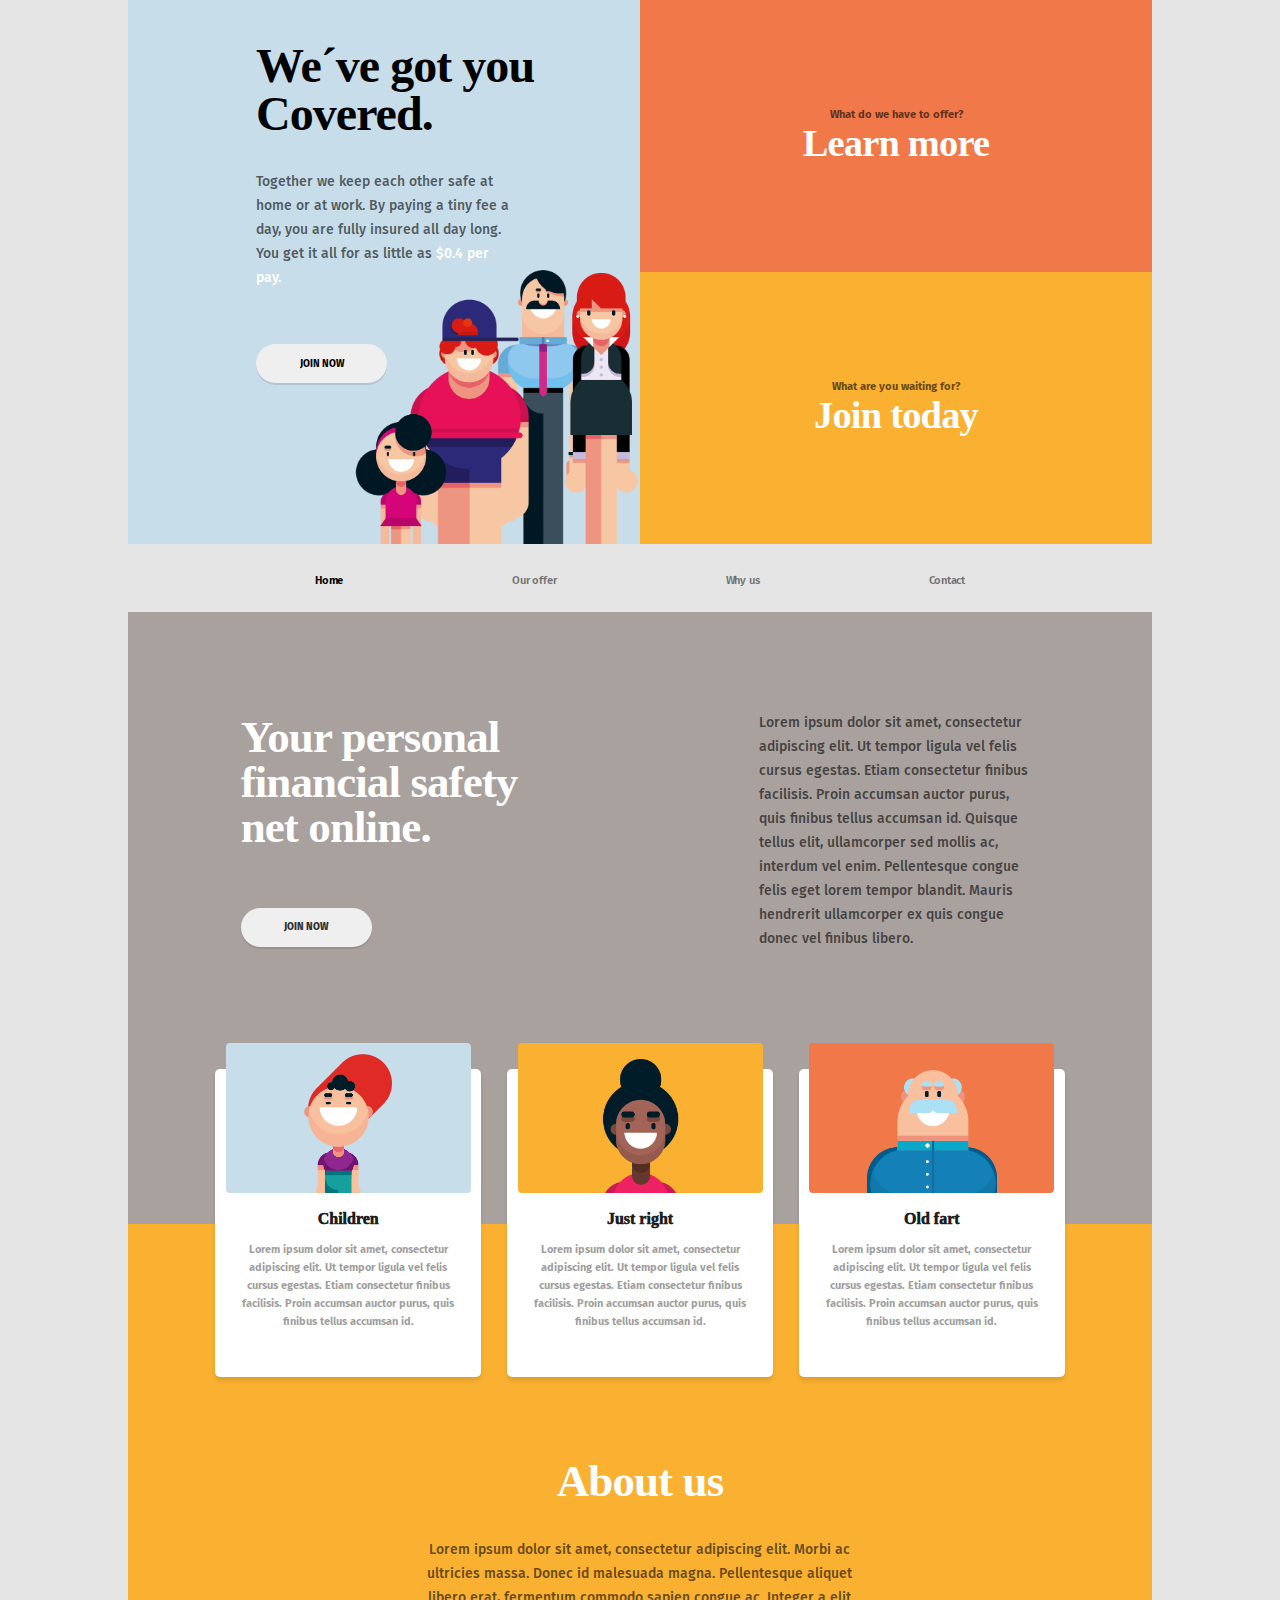
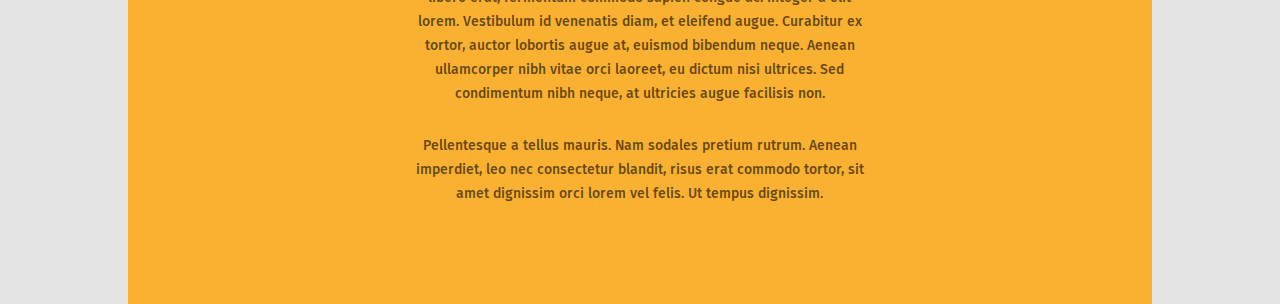
==== index.html @ 9f9b63ac "merga markus och jessicas" ====
<!DOCTYPE html>
<html lang="en">

<head>
    <meta charset="UTF-8">
    <meta name="viewport" content="width=device-width, initial-scale=1.0">
    <title>Document</title>
    <link rel="stylesheet" href="style.css">
</head>

<body>
    <header>
        <section class="grid">
            <div class="item1 blue">
                <div class="text_container1">
                    <h1>We´ve got you Covered.</h1>
                    <p>Together we keep each other safe at home or at work.
                        By paying a tiny fee a day, you are fully insured
                        all day long. You get it all for as little as <span class="item1_text_highlight">$0.4 per
                            pay.</span></p>
                    <button class="join_now">JOIN NOW</button>
                </div>
            </div>

            <div class="item2 red">
                <div class="text_container2">
                    <h2>Learn more</h2>
                    <p>What do we have to offer?</p>
                </div>
            </div>

            <div class="item3 yellow">
                <div class="text_container3">
                    <h2>Join today</h2>
                    <p>What are you waiting for?</p>
                </div>
            </div>

        </section>

        <nav>
            <ul>

                <li><a href="index.html">Home</a></li>

                <li><a href="google.com">Our offer</a></li>

                <li><a href="google.com">Why us</a></li>

                <li><a href="google.com">Contact</a></li>

            </ul>
        </nav>
    </header>

    <main>
        <section class="box4 grey">
            <section class="box4_content">
                <section class="box4_content1">
                    <h2 class="whiteh2">
                        Your personal financial safety net online.
                    </h2>
                    <button class="btn">
                        <p class="btn_text">
                            JOIN NOW
                        </p>
                    </button>
                </section>
                <section class="box4_content2">
                    <p class="grey_p">
                        Lorem ipsum dolor sit amet, consectetur adipiscing elit.
                        Ut tempor ligula vel felis cursus egestas.
                        Etiam consectetur finibus facilisis.
                        Proin accumsan auctor purus, quis finibus tellus accumsan id.
                        Quisque tellus elit, ullamcorper sed mollis ac, interdum vel enim.
                        Pellentesque congue felis eget lorem tempor blandit.
                        Mauris hendrerit ullamcorper ex quis congue donec vel finibus libero.
                    </p>
                </section>
            </section>
            <section class="smallboxes">

                <section class="smallbox white">

                    <section class="blue smallbox_pic1">

                    </section>

                    <h3>
                        Children
                    </h3>
                    <p class="lightgrey_p">
                        Lorem ipsum dolor sit amet, consectetur adipiscing elit.
                        Ut tempor ligula vel felis cursus egestas.
                        Etiam consectetur finibus facilisis.
                        Proin accumsan auctor purus, quis finibus tellus accumsan id.
                    </p>

                </section>
                <section class="smallbox white">

                    <section class="yellow smallbox_pic2">

                    </section>

                    <h3>
                        Just right
                    </h3>
                    <p class="lightgrey_p">
                        Lorem ipsum dolor sit amet, consectetur adipiscing elit.
                        Ut tempor ligula vel felis cursus egestas.
                        Etiam consectetur finibus facilisis.
                        Proin accumsan auctor purus, quis finibus tellus accumsan id.
                    </p>
                </section>
                <section class="smallbox white">

                    <section class="red smallbox_pic3">

                    </section>

                    <h3>
                        Old fart
                    </h3>
                    <p class="lightgrey_p">
                        Lorem ipsum dolor sit amet, consectetur adipiscing elit.
                        Ut tempor ligula vel felis cursus egestas.
                        Etiam consectetur finibus facilisis.
                        Proin accumsan auctor purus, quis finibus tellus accumsan id.
                    </p>
                </section>

            </section>

        </section>
        <section class="box5 yellow">
            <h2 class="whiteh2">
                About us
            </h2>
            <p class="grey_p">
                Lorem ipsum dolor sit amet, consectetur adipiscing elit.
                Morbi ac ultricies massa.
                Donec id malesuada magna.
                Pellentesque aliquet libero erat, fermentum commodo sapien congue ac.
                Integer a elit lorem.
                Vestibulum id venenatis diam, et eleifend augue.
                Curabitur ex tortor, auctor lobortis augue at, euismod bibendum neque.
                Aenean ullamcorper nibh vitae orci laoreet, eu dictum nisi ultrices.
                Sed condimentum nibh neque, at ultricies augue facilisis non.
            </p>
            <p class="grey_p">
                Pellentesque a tellus mauris.
                Nam sodales pretium rutrum.
                Aenean imperdiet, leo nec consectetur blandit, risus erat commodo tortor, sit amet dignissim orci
                lorem vel felis.
                Ut tempus dignissim.
            </p>
        </section>
    </main>

</body>

</html>
---- style.css ----
@import url(https://fonts.googleapis.com/css?family=Fira+Sans:400,300,300italic,400italic,500,500italic,700,700italic);

body {
    background-color: #e5e5e5;
    margin: 0px;
}

.blue {
    background-color: #C7DDEA;
}

.red {
    background-color: #F17949;
}

.yellow {
    background-color: #FAB131;
}

.grey {
background-color: #A9A19E;
}

.white {
    background-color: #fff;
}

.grid {
    display: grid;
    grid-template-columns: 100%;
    grid-template-rows: 724px 315px 315px;
}

.item1,
.item2,
.item3 {
    display: flex;
    justify-content: center;
    align-items: center;
}

.item1 {
    background-image: url(family.png);
    background-repeat: no-repeat;
    background-position: bottom center;
    align-items: flex-start;
    background-size: 342px;
}

.text_container1 {
    max-width: 40ch;
    line-height: 24px;
    font-weight: 500;
    margin-top: 30px;
}

.item1 p {
    font-size: 14px;
}

.item1 h1 {
    line-height: 100%;
    font-size: 3rem;
    min-width: 12ch;
    font-style: normal;
}

.join_now {
    width: 131px;
    height: 39px;
    border-radius: 100px;
    box-shadow: 0px 2px 0px rgba(0, 0, 0, 0.1);
    border: none;
    color: black;
    font-size: 10px;
    font-weight: bold;
    margin-top: 40px;
}

h1,
h2 {
    font-family: Frank Ruhl Libre, serif;
    font-weight: 900;
    letter-spacing: -0.02em;
}

.grid p {
    color: rgba(0, 0, 0, 0.6);
    font-family: Fira Sans, sans-serif;
}


.text_container2,
.text_container3 {
    display: flex;
    flex-direction: column-reverse;
    align-items: center;
    justify-content: center;
    font-weight: bold;
    min-width: max-content;
}

.text_container2 h2,
.text_container3 h2 {
    margin: 0px;
    font-size: 2.4rem;
} 

.text_container2 h2,
.text_container3 h2,
.item1_text_highlight {
    color: white;
}

.text_container2 p,
.text_container3 p {
    font-size: 0.7rem;
    margin: 0px;
}

a:link,
nav,
.join_now {
    font-family: Fira Sans, Sans-serif;
    font-style: normal;
}

nav {
    display: none;
    font-weight: 600;
}

ul {
    display: flex;
    flex-direction: row;
    height: 68px;
    justify-content: space-around;
    align-items: center;
    list-style: none;
    margin-block-start: 0;
    margin-block-end: 0;
    padding-left: 0;
}

a:link {
    color: rgba(0, 0, 0, 0.5);
    text-decoration: none;
    font-weight: 600;
    font-size: 0.7rem;
    line-height: 100%;
    letter-spacing: -0.02em;
}

li:first-child a{
    color: #000; 
}


.box4 {
    height: 1580px;
}

.box4_content {
    max-width: 90%;
    height: 237px;
    display: flex;
    flex-direction: column;
    align-items: center;
    margin-left: auto;
    margin-right: auto;
    position: relative;
    top: 30px;
}

.box4_content1, .box4_content2{
    max-width: 45ch;
}

.box4 h2 {
    margin-bottom: 10px;
}

.whiteh2 {
    font-size: 45px;
    line-height: 100%;
    color: #fff;
    margin-top: 0px;
}

.btn {
    display: none;
}

.grey_p {
    font-family: Fira Sans, sans-serif;
    font-weight: 500;
    font-size: 14px;
    line-height: 24px;
    color: rgba(0, 0, 0, 0.6);
}

.smallboxes {
    display: grid;
    gap: 60px;
    max-width: 256px;
    grid-template-columns: 1fr;
    grid-template-rows: 308px 308px 308px;
    margin-left: auto;
    margin-right: auto;
    position: relative;
    top: 240px;
}

.smallbox {
    box-shadow: 0px 4px 4px rgba(0, 0, 0, 0.1);
    border-radius: 5px;
}

.smallbox h3 {
    text-align: center;
    position: relative;
    top: -26px;
    font-family: Frank Ruhl Libre;
    font-style: normal;
    font-weight: 1000;
    font-size: 16px;
    line-height: 20px;
    color: rgba(0, 0, 0, 0.9);
}

.lightgrey_p {
    position: relative;
    top: -30px;
    font-family: Fira Sans;
    font-style: normal;
    font-weight: bold;
    font-size: 11px;
    line-height: 18px;
    color: rgba(0, 0, 0, 0.4);
    max-width: 84%; /*214*/
    margin-left: auto;
    margin-right: auto;
    text-align: center;
}


.smallbox_pic1, .smallbox_pic2, .smallbox_pic3 {
    max-width: 92%; /*236 av 256*/
    height: 150px;
    border-radius: 4px;
    margin-left: auto;
    margin-right: auto;
    position: relative;
    top: -26px;
}

.smallbox_pic1 {
    background-image: url("child_cut.png");
    background-repeat: no-repeat;
    background-position: center bottom;
    background-size: 88px;
}

.smallbox_pic2 {
    background-image: url("adult_cut.png");
    background-repeat: no-repeat;
    background-position: center bottom;
    background-size: 77px;
}

.smallbox_pic3 {
    background-image: url("old_cut.png");
    background-repeat: no-repeat;
    background-position: center bottom;
    background-size: 130px;
}

.box5 {
    height: 680px;
    display: flex; 
    flex-direction: column;
    justify-content: center;
    align-items: center;
}


.box5 h2 {
    text-align: center;
    margin-bottom: 20px;
}

.box5 p {
    max-width: 75%;
    text-align: center;
}

@media screen and (min-width: 700px) {
    .grid {
        /*display: grid;*/
        grid-template-columns: minmax(500px, 1fr) minmax(200px, 1fr);
        grid-template-rows: 272px 272px;
        grid-template-areas: "a b""a c";
    }

    .item1 {
        background-position: bottom right;
        background-size: 286px;
        grid-area: a;
    }

    .item1 h1 {
        min-width: 13ch;

    }

    .item2 {
        grid-area: b;
    }

    .item3 {
        grid-area: c;
    }

    .text_container1 {
        margin-top: 10px;
        max-width: 32ch;
    }

    nav {
        display: block;
    }

    .box4 {
        height: 612px;
    }
    .box4_content {
        max-width: 78%;
        flex-direction: row;
        justify-content: space-between;
        margin-left: auto;
        margin-right: auto;
        top: 100px;
    }

    .box4_content1 {
        max-width: 41%;
        min-width: 40ch;
    }
    
    .box4_content2 {
        max-width: 34%;
        min-width: 35ch;
    }

    .btn {
        width: 131px;
        height: 39px;
        box-shadow: 0px 2px 0px rgba(0, 0, 0, 0.1);
        border-radius: 100px;
        border-width: 0px;
        display: flex;
        align-items: center;
        justify-content: center;
        margin-top: 58px;
    }
    
    .btn_text {
        font-family: Fira Sans, sans-serif;
        font-weight: 800;
        font-style: normal;
        font-size: 10px;
        line-height: 12px;
        color: rgba(0, 0, 0, 0.8);
    }

    .smallboxes {
        max-width: 83%;
        grid-template-columns: 1fr 1fr 1fr;
        grid-template-rows: 308px;
        gap: 3%;
        top: 220px;
    }

    .box5 h2 {
        margin-top: 150px;
    }

    .box5 p {
        max-width: 44%; 
    }
}


@media screen and (min-width: 1000px) {
    
    header, main, nav, footer {
        max-width: 80%;
        margin-left: auto;
        margin-right: auto;
    }
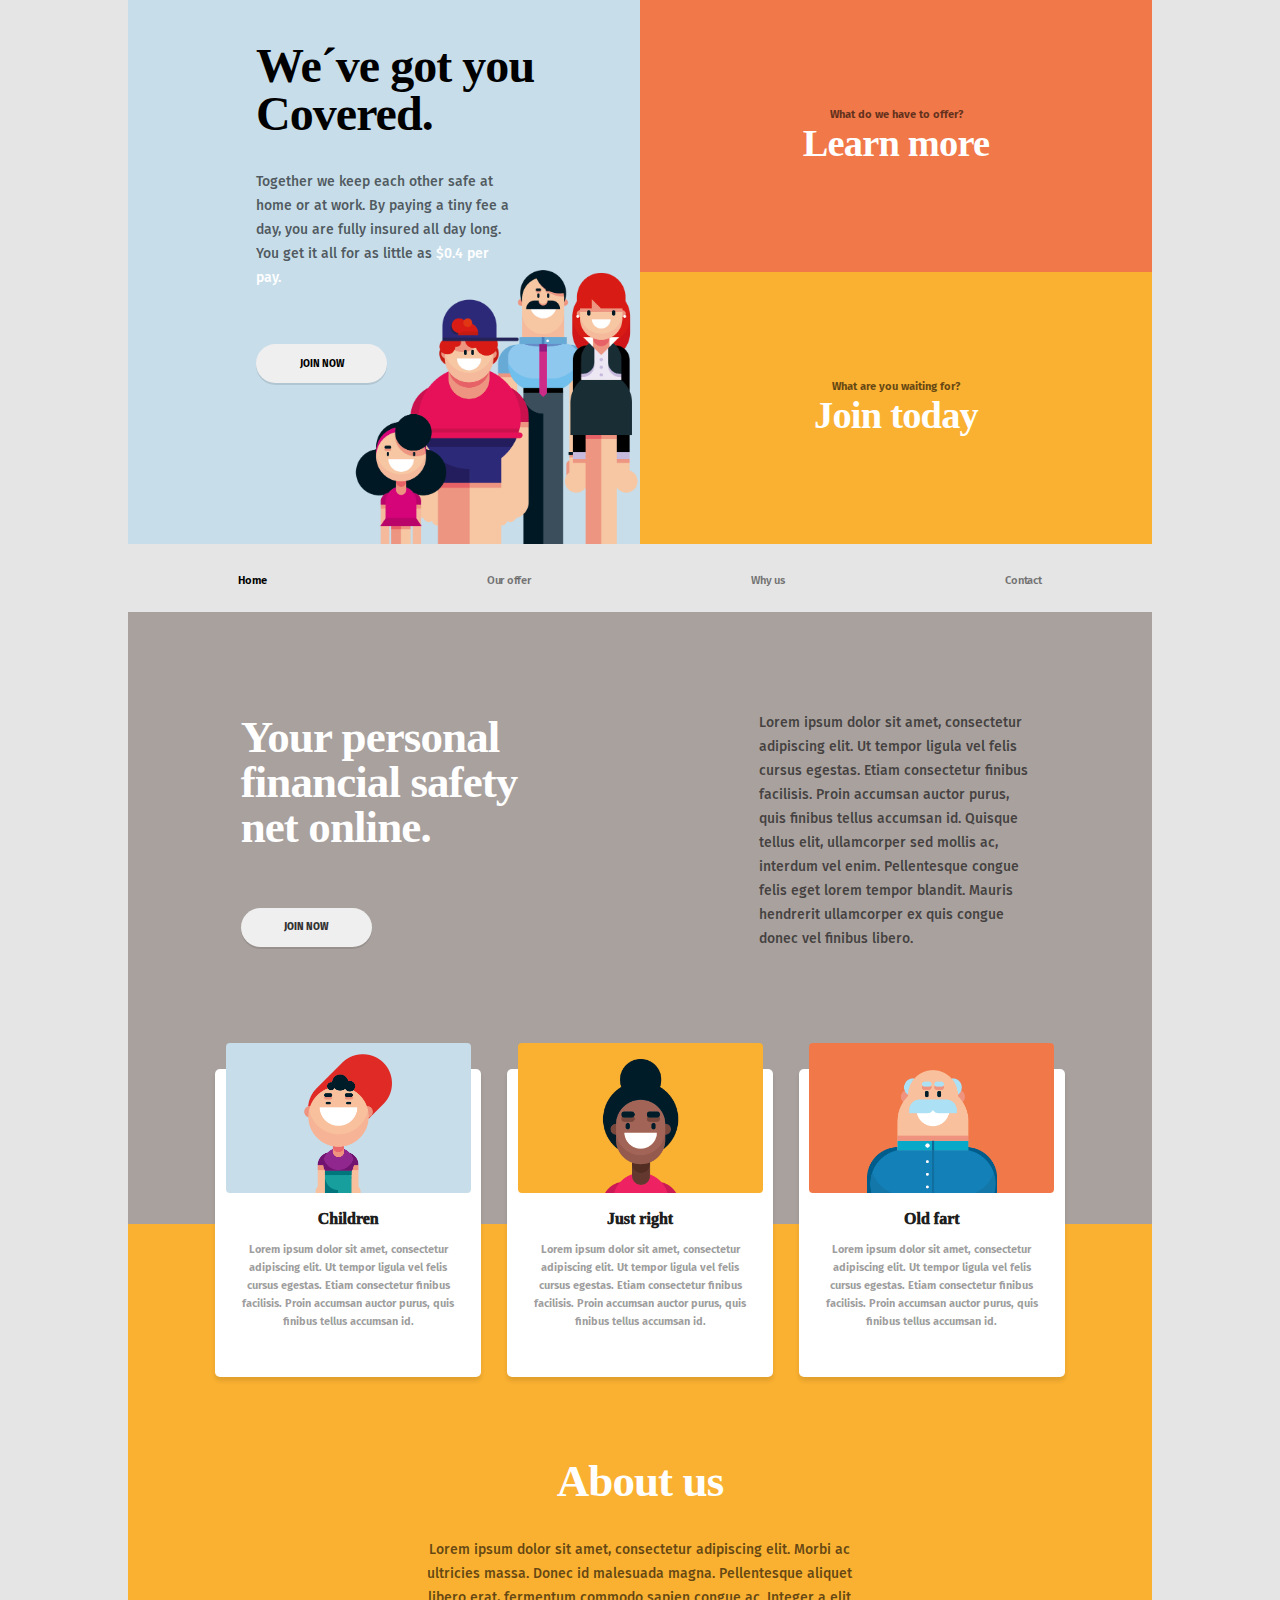
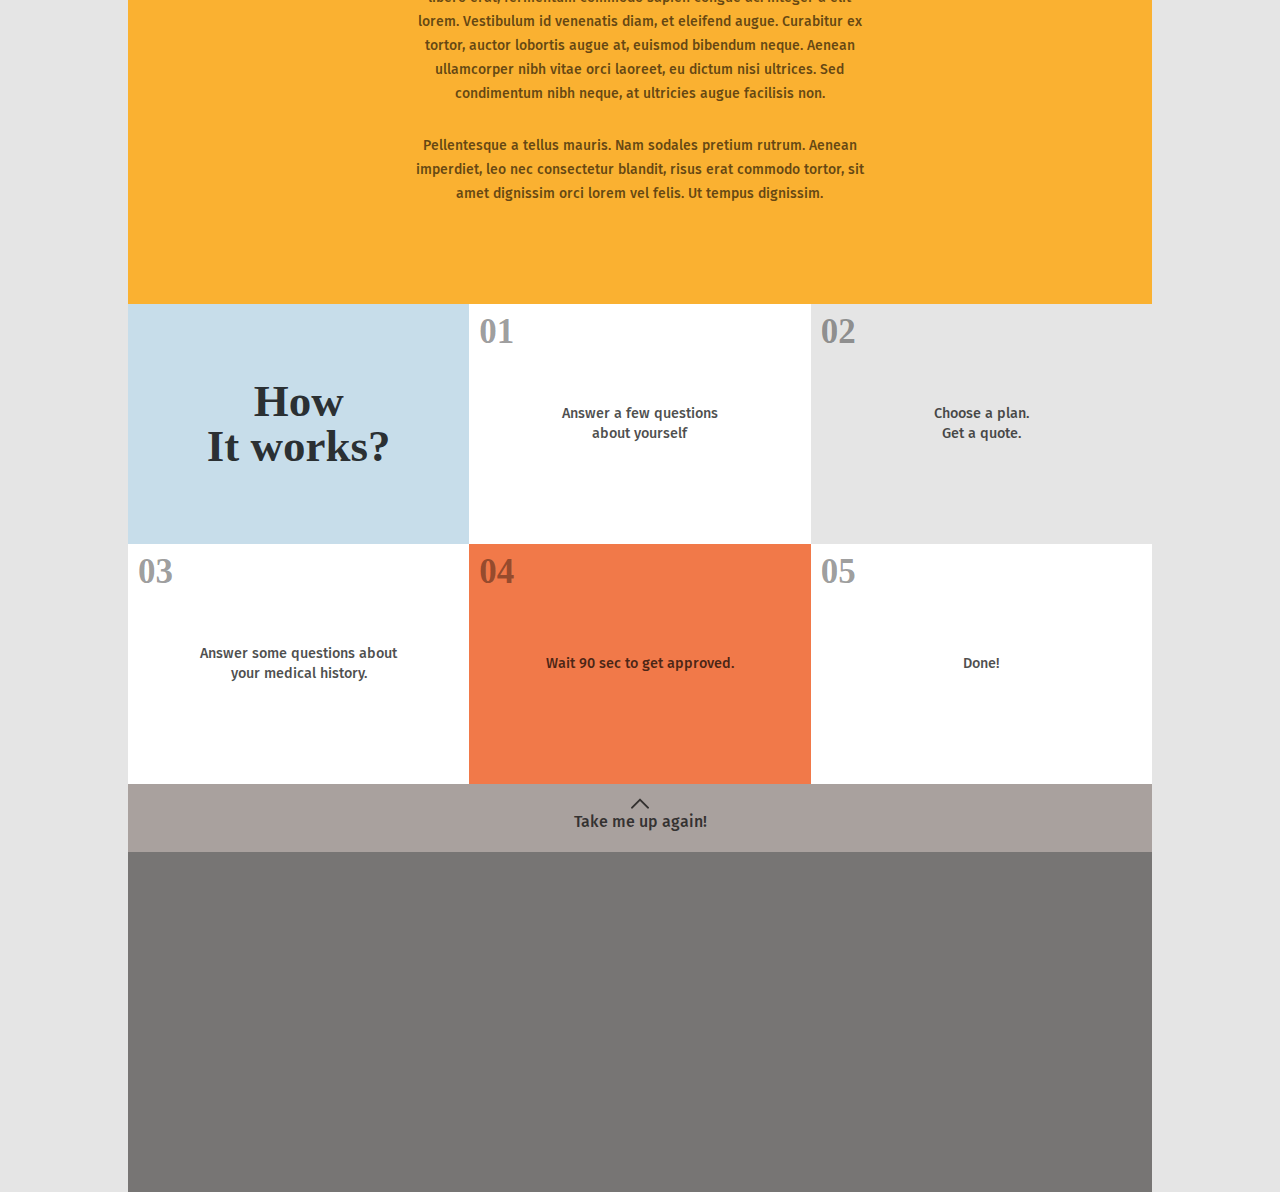
==== commit a6d432c4: "ihopsatt" ====
--- a/index.html
+++ b/index.html
@@ -10,7 +10,7 @@
 
 <body>
     <header>
-        <section class="grid">
+        <section class="header_grid">
             <div class="item1 blue">
                 <div class="text_container1">
                     <h1>We´ve got you Covered.</h1>
@@ -156,8 +156,83 @@
                 Ut tempus dignissim.
             </p>
         </section>
+        <div class="main_grid">
+            <article class="grid_item1 blue">
+                <h3>
+                    How<br>It works?
+                </h3>
+            </article>
+            <article class="item11 white">
+                <section class="number">
+                    <p>
+                        01
+                    </p>
+                </section>
+                <p class="main_grid_p">
+                    Answer a few questions<br>about yourself
+                </p>
+            </article>
+            <article class="item12 lightgrey">
+                <section class="number">
+                    <p>
+                        02
+                    </p>
+                </section>
+                <p class="main_grid_p">
+                    Choose a plan.<br>Get a quote.
+                </p>
+            </article>
+            <article class="item13 white">
+                <section class="number">
+                    <p>
+                        03
+                    </p>
+                </section>
+                <p class="main_grid_p">
+                    Answer some questions about<br>your medical history.
+                </p>
+            </article>
+            <article class="item14 red">
+                <section class="number">
+                    <p>
+                        04
+                    </p>
+                </section>
+                <p class="main_grid_p">
+                    Wait 90 sec to get approved.
+                </p>
+            </article>
+            <article class="item15 white">
+                <section class="number">
+                    <p>
+                        05
+                    </p>
+                </section>
+                <p class="main_grid_p">
+                    Done!
+                </p>
+            </article>
+
+        </div>
     </main>
 
+    <footer>
+        <div>
+            <div class="lightgreyfooter grey">
+                <a href="index.html">
+                    <img src="Vector (2).png" alt="arrow up">
+                </a>
+                <p>
+                    Take me up again!
+                </p>
+
+            </div>
+            <div class="greyfooter">
+
+            </div>
+        </div>
+    </footer>
+
 </body>
 
 </html>--- a/style.css
+++ b/style.css
@@ -25,7 +25,7 @@
     background-color: #fff;
 }
 
-.grid {
+.header_grid {
     display: grid;
     grid-template-columns: 100%;
     grid-template-rows: 724px 315px 315px;
@@ -84,11 +84,10 @@
     letter-spacing: -0.02em;
 }
 
-.grid p {
+.header_grid p {
     color: rgba(0, 0, 0, 0.6);
     font-family: Fira Sans, sans-serif;
 }
-
 
 .text_container2,
 .text_container3 {
@@ -237,15 +236,14 @@
     font-size: 11px;
     line-height: 18px;
     color: rgba(0, 0, 0, 0.4);
-    max-width: 84%; /*214*/
+    max-width: 84%;
     margin-left: auto;
     margin-right: auto;
     text-align: center;
 }
 
-
 .smallbox_pic1, .smallbox_pic2, .smallbox_pic3 {
-    max-width: 92%; /*236 av 256*/
+    max-width: 92%;
     height: 150px;
     border-radius: 4px;
     margin-left: auto;
@@ -294,9 +292,84 @@
     text-align: center;
 }
 
+.main_grid {
+    display: grid;
+    grid-template-columns: 1fr;
+    grid-template-rows: 170px 170px 170px 170px 170px 170px;
+}
+
+.number {
+    font-family: Frank Ruhl Libre;
+    font-style: normal;
+    font-weight: 900;
+    font-size: 35px;
+    line-height: 100%;
+    color: rgba(0, 0, 0, 0.4);
+}
+
+.number p {
+margin: 10px;
+}
+
+h3 {    
+font-family: Frank Ruhl Libre;
+font-size: 45px;
+font-weight: 900;
+font-style: normal;
+line-height: 100%;
+color: rgba(0, 0, 0, 0.8);
+}
+
+.grid_item1 {
+    display: flex;
+    justify-content: center;
+    align-items: center;
+    text-align: center;
+}
+
+.item11,
+.item12,
+.item13,
+.item14,
+.item15 {
+    display: grid;
+    grid-template-columns: 1fr;
+    grid-template-rows: 1fr 1fr 1fr;
+
+}
+.main_grid_p {
+    display: flex;
+    align-items: center;
+    justify-content: center;
+    text-align: center;
+    font-family: Fira Sans;
+    font-style: normal;
+    font-weight: 500;
+    color: rgba(0, 0, 0, 0.7);
+    font-size: 0.9rem;
+    line-height: 20px;
+}
+
+
+.lightgreyfooter {
+    display: none;
+}
+
+.greyfooter {
+    background-color: #777574;
+    height: 218px;
+ }
+
+ /*a, a:visited {
+    text-decoration: none;
+    color: black;
+    
+ }*/
+
+
+
 @media screen and (min-width: 700px) {
-    .grid {
-        /*display: grid;*/
+    .header_grid {
         grid-template-columns: minmax(500px, 1fr) minmax(200px, 1fr);
         grid-template-rows: 272px 272px;
         grid-template-areas: "a b""a c";
@@ -337,8 +410,6 @@
         max-width: 78%;
         flex-direction: row;
         justify-content: space-between;
-        margin-left: auto;
-        margin-right: auto;
         top: 100px;
     }
 
@@ -388,12 +459,45 @@
     .box5 p {
         max-width: 44%; 
     }
+
+    .main_grid {
+        display: grid;
+        grid-template-columns: 1fr 1fr 1fr;
+        grid-template-rows: 240px 240px;
+    }
+
+    .lightgreyfooter {
+        display: flex;
+        flex-direction: column;
+        justify-content: center;
+        align-items: center;
+        height: 68px;
+    }
+
+    .lightgreyfooter img {
+        margin-top: 10px;
+    }
+
+    .lightgreyfooter p {
+        margin-top: 0;
+        font-family: Fira Sans;
+        font-style: normal;
+        font-weight: 500;
+        font-size: 1rem;
+        line-height: 20px;
+        color: rgba(0, 0, 0, 0.7);
+    }
+
+    .greyfooter {
+        height: 340px;
+     }
+    
 }
 
 
 @media screen and (min-width: 1000px) {
     
-    header, main, nav, footer {
+    header, main, footer {
         max-width: 80%;
         margin-left: auto;
         margin-right: auto;
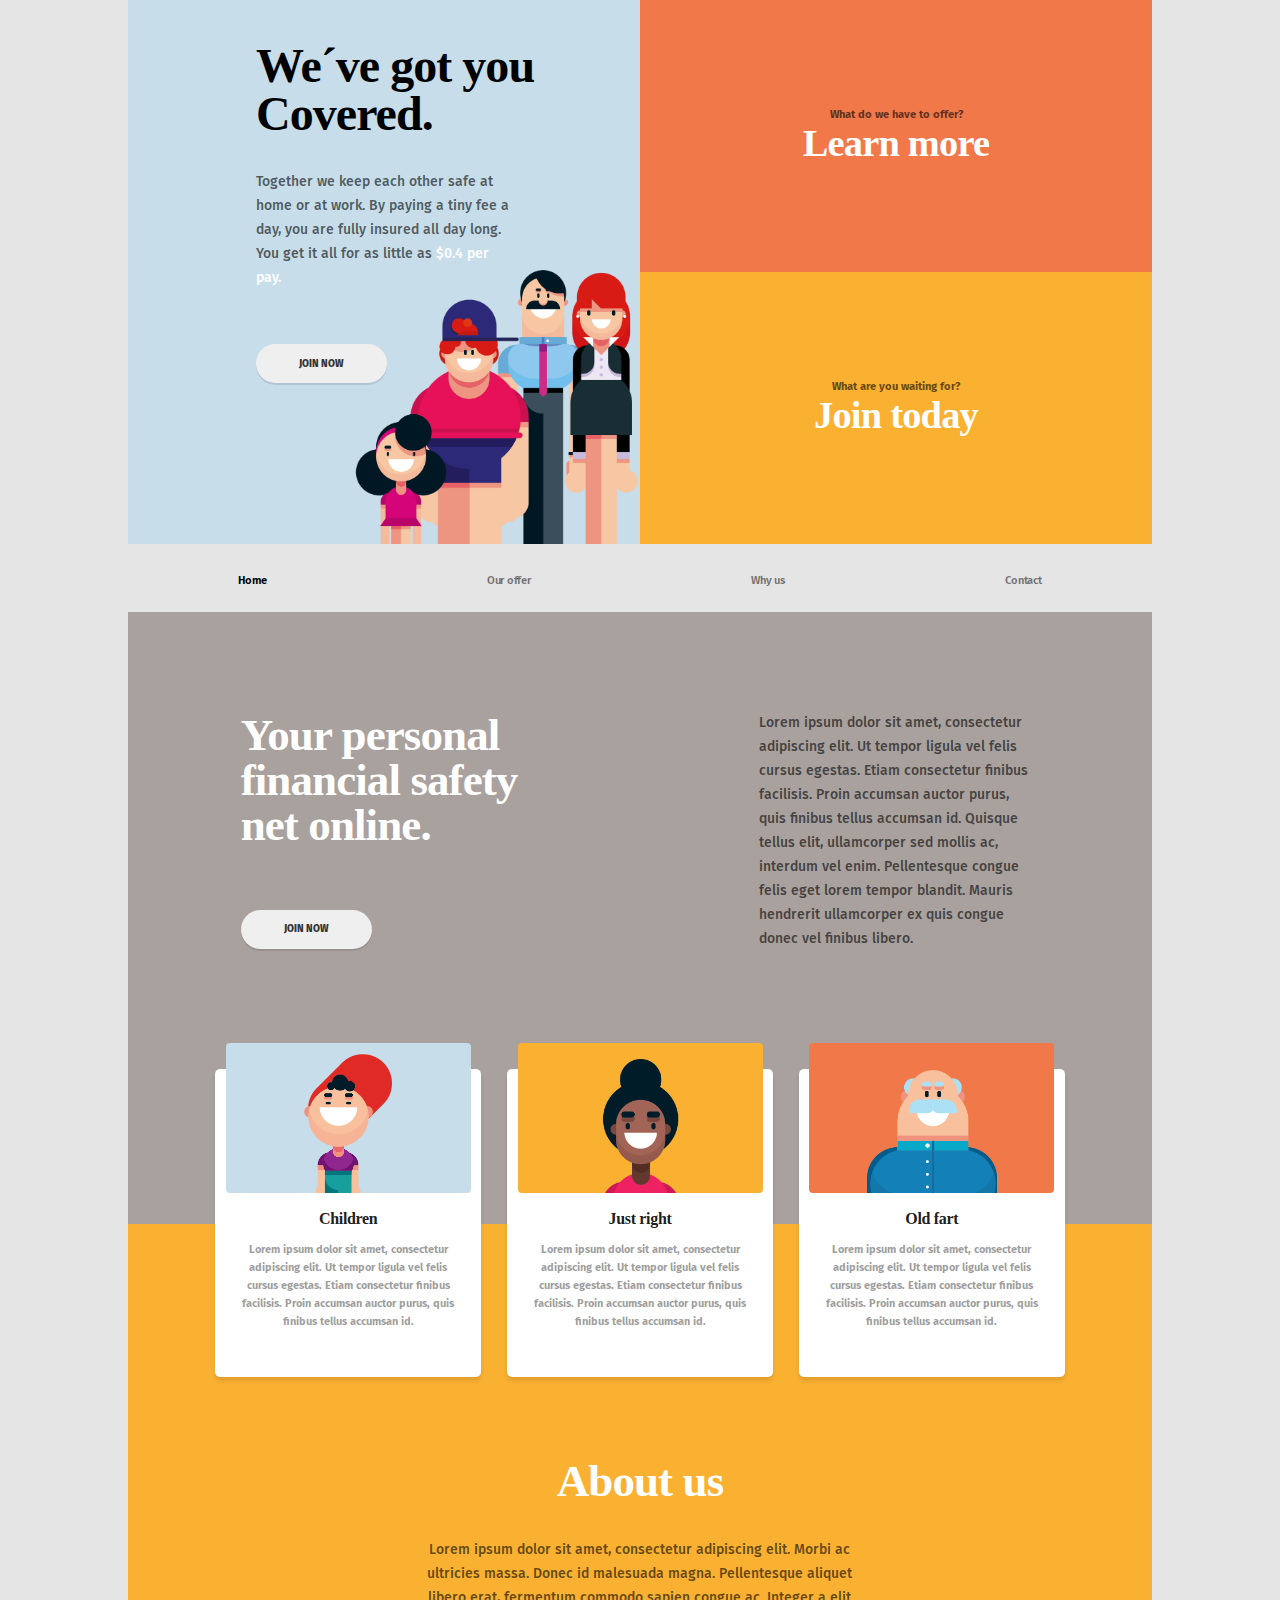
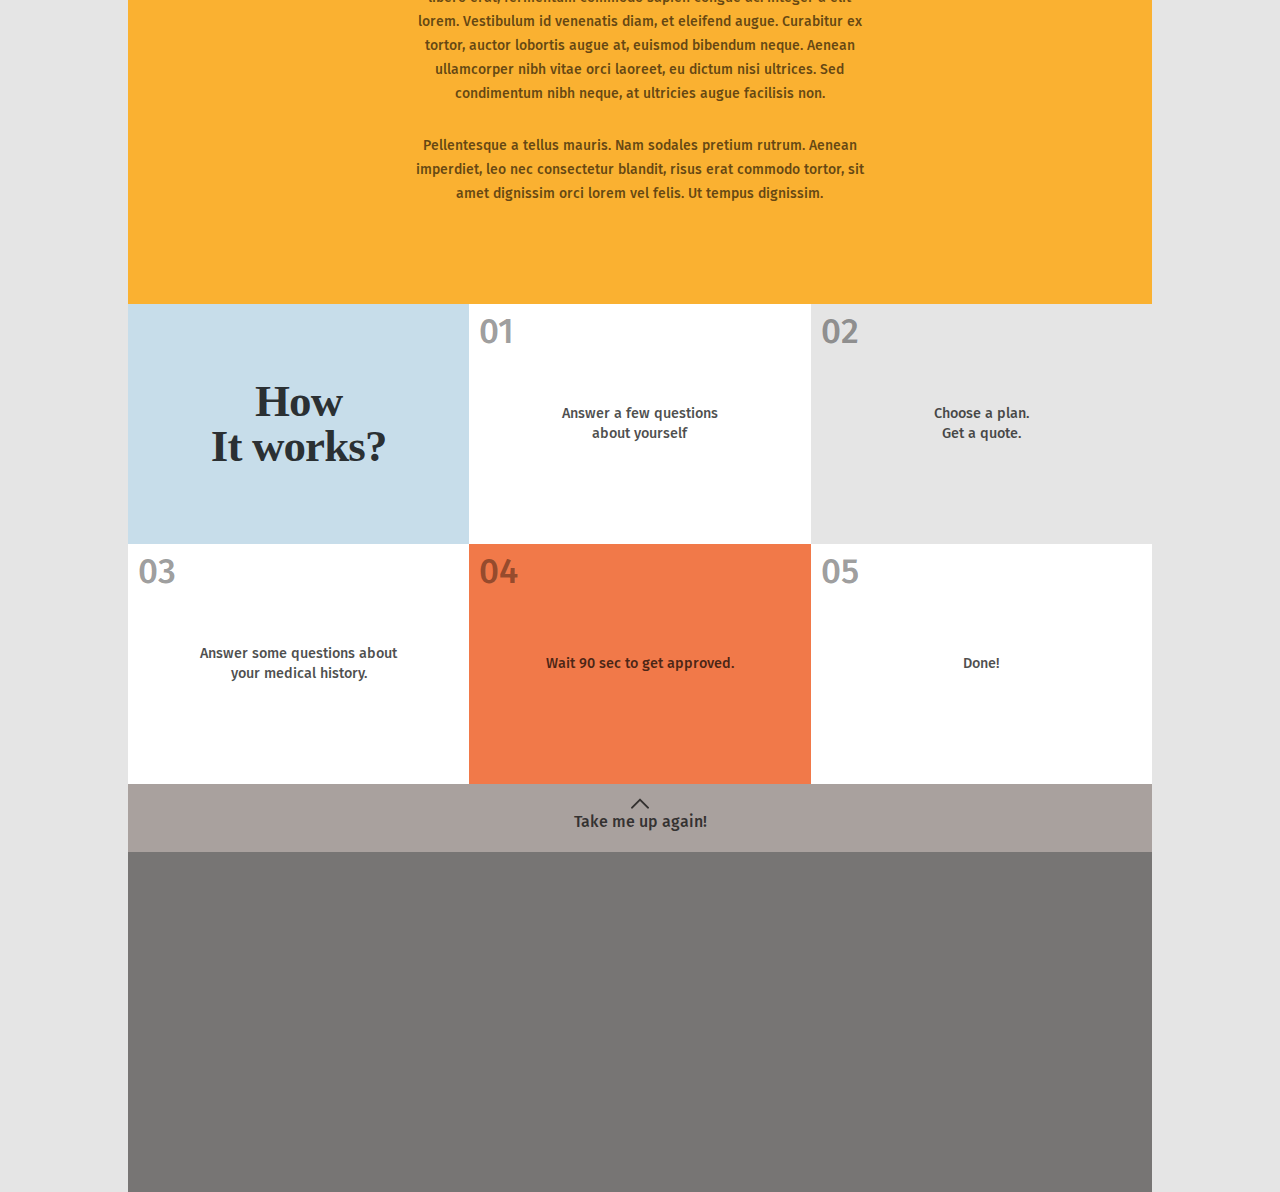
==== commit e780b5e6: "klumpat ihop CSS" ====
--- a/index.html
+++ b/index.html
@@ -43,11 +43,11 @@
 
                 <li><a href="index.html">Home</a></li>
 
-                <li><a href="google.com">Our offer</a></li>
-
-                <li><a href="google.com">Why us</a></li>
-
-                <li><a href="google.com">Contact</a></li>
+                <li><a href="index.html">Our offer</a></li>
+
+                <li><a href="index.html">Why us</a></li>
+
+                <li><a href="marcuscontact.html">Contact</a></li>
 
             </ul>
         </nav>
@@ -60,10 +60,8 @@
                     <h2 class="whiteh2">
                         Your personal financial safety net online.
                     </h2>
-                    <button class="btn">
-                        <p class="btn_text">
-                            JOIN NOW
-                        </p>
+                    <button class="join_now">
+                        JOIN NOW
                     </button>
                 </section>
                 <section class="box4_content2">
@@ -162,7 +160,7 @@
                     How<br>It works?
                 </h3>
             </article>
-            <article class="item11 white">
+            <article class="grid_item white">
                 <section class="number">
                     <p>
                         01
@@ -172,7 +170,7 @@
                     Answer a few questions<br>about yourself
                 </p>
             </article>
-            <article class="item12 lightgrey">
+            <article class="grid_item lightgrey">
                 <section class="number">
                     <p>
                         02
@@ -182,7 +180,7 @@
                     Choose a plan.<br>Get a quote.
                 </p>
             </article>
-            <article class="item13 white">
+            <article class="grid_item white">
                 <section class="number">
                     <p>
                         03
@@ -192,7 +190,7 @@
                     Answer some questions about<br>your medical history.
                 </p>
             </article>
-            <article class="item14 red">
+            <article class="grid_item red">
                 <section class="number">
                     <p>
                         04
@@ -202,7 +200,7 @@
                     Wait 90 sec to get approved.
                 </p>
             </article>
-            <article class="item15 white">
+            <article class="grid_item white">
                 <section class="number">
                     <p>
                         05
--- a/style.css
+++ b/style.css
@@ -23,6 +23,22 @@
 
 .white {
     background-color: #fff;
+}
+
+nav,
+.join_now,
+p {
+    font-family: Fira Sans, Sans-serif;
+    font-style: normal;
+    font-weight: 500;
+}
+h1,
+h2,
+h3 {
+    font-family: Frank Ruhl Libre, serif;
+    font-weight: 900;
+    letter-spacing: -0.02em;
+    font-style: normal;
 }
 
 .header_grid {
@@ -50,7 +66,6 @@
 .text_container1 {
     max-width: 40ch;
     line-height: 24px;
-    font-weight: 500;
     margin-top: 30px;
 }
 
@@ -71,22 +86,14 @@
     border-radius: 100px;
     box-shadow: 0px 2px 0px rgba(0, 0, 0, 0.1);
     border: none;
-    color: black;
+    color: rgba(0, 0, 0, 0.8);;
     font-size: 10px;
-    font-weight: bold;
+    font-weight: 800;
     margin-top: 40px;
-}
-
-h1,
-h2 {
-    font-family: Frank Ruhl Libre, serif;
-    font-weight: 900;
-    letter-spacing: -0.02em;
 }
 
 .header_grid p {
     color: rgba(0, 0, 0, 0.6);
-    font-family: Fira Sans, sans-serif;
 }
 
 .text_container2,
@@ -115,18 +122,11 @@
 .text_container3 p {
     font-size: 0.7rem;
     margin: 0px;
-}
-
-a:link,
-nav,
-.join_now {
-    font-family: Fira Sans, Sans-serif;
-    font-style: normal;
+    font-weight: bold;
 }
 
 nav {
     display: none;
-    font-weight: 600;
 }
 
 ul {
@@ -154,7 +154,6 @@
     color: #000; 
 }
 
-
 .box4 {
     height: 1580px;
 }
@@ -177,6 +176,10 @@
 
 .box4 h2 {
     margin-bottom: 10px;
+}
+
+.box4 .join_now {
+    display: none;
 }
 
 .whiteh2 {
@@ -186,13 +189,8 @@
     margin-top: 0px;
 }
 
-.btn {
-    display: none;
-}
 
 .grey_p {
-    font-family: Fira Sans, sans-serif;
-    font-weight: 500;
     font-size: 14px;
     line-height: 24px;
     color: rgba(0, 0, 0, 0.6);
@@ -219,9 +217,6 @@
     text-align: center;
     position: relative;
     top: -26px;
-    font-family: Frank Ruhl Libre;
-    font-style: normal;
-    font-weight: 1000;
     font-size: 16px;
     line-height: 20px;
     color: rgba(0, 0, 0, 0.9);
@@ -230,10 +225,8 @@
 .lightgrey_p {
     position: relative;
     top: -30px;
-    font-family: Fira Sans;
-    font-style: normal;
+    font-size: 11px;
     font-weight: bold;
-    font-size: 11px;
     line-height: 18px;
     color: rgba(0, 0, 0, 0.4);
     max-width: 84%;
@@ -281,7 +274,6 @@
     align-items: center;
 }
 
-
 .box5 h2 {
     text-align: center;
     margin-bottom: 20px;
@@ -308,16 +300,7 @@
 }
 
 .number p {
-margin: 10px;
-}
-
-h3 {    
-font-family: Frank Ruhl Libre;
-font-size: 45px;
-font-weight: 900;
-font-style: normal;
-line-height: 100%;
-color: rgba(0, 0, 0, 0.8);
+    margin: 10px;
 }
 
 .grid_item1 {
@@ -327,11 +310,13 @@
     text-align: center;
 }
 
-.item11,
-.item12,
-.item13,
-.item14,
-.item15 {
+.grid_item1 h3 {    
+    font-size: 45px;
+    line-height: 100%;
+    color: rgba(0, 0, 0, 0.8);
+}
+
+.grid_item {
     display: grid;
     grid-template-columns: 1fr;
     grid-template-rows: 1fr 1fr 1fr;
@@ -342,14 +327,10 @@
     align-items: center;
     justify-content: center;
     text-align: center;
-    font-family: Fira Sans;
-    font-style: normal;
-    font-weight: 500;
     color: rgba(0, 0, 0, 0.7);
     font-size: 0.9rem;
     line-height: 20px;
 }
-
 
 .lightgreyfooter {
     display: none;
@@ -359,13 +340,6 @@
     background-color: #777574;
     height: 218px;
  }
-
- /*a, a:visited {
-    text-decoration: none;
-    color: black;
-    
- }*/
-
 
 
 @media screen and (min-width: 700px) {
@@ -383,7 +357,6 @@
 
     .item1 h1 {
         min-width: 13ch;
-
     }
 
     .item2 {
@@ -401,11 +374,13 @@
 
     nav {
         display: block;
+        font-weight: 600;
     }
 
     .box4 {
         height: 612px;
     }
+
     .box4_content {
         max-width: 78%;
         flex-direction: row;
@@ -423,25 +398,9 @@
         min-width: 35ch;
     }
 
-    .btn {
-        width: 131px;
-        height: 39px;
-        box-shadow: 0px 2px 0px rgba(0, 0, 0, 0.1);
-        border-radius: 100px;
-        border-width: 0px;
-        display: flex;
-        align-items: center;
-        justify-content: center;
-        margin-top: 58px;
-    }
-    
-    .btn_text {
-        font-family: Fira Sans, sans-serif;
-        font-weight: 800;
-        font-style: normal;
-        font-size: 10px;
-        line-height: 12px;
-        color: rgba(0, 0, 0, 0.8);
+    .box4 .join_now {
+        display: block;
+        margin-top: 62px;
     }
 
     .smallboxes {
@@ -480,9 +439,6 @@
 
     .lightgreyfooter p {
         margin-top: 0;
-        font-family: Fira Sans;
-        font-style: normal;
-        font-weight: 500;
         font-size: 1rem;
         line-height: 20px;
         color: rgba(0, 0, 0, 0.7);
@@ -491,9 +447,7 @@
     .greyfooter {
         height: 340px;
      }
-    
-}
-
+}
 
 @media screen and (min-width: 1000px) {
     
@@ -501,4 +455,5 @@
         max-width: 80%;
         margin-left: auto;
         margin-right: auto;
-    }+    }
+}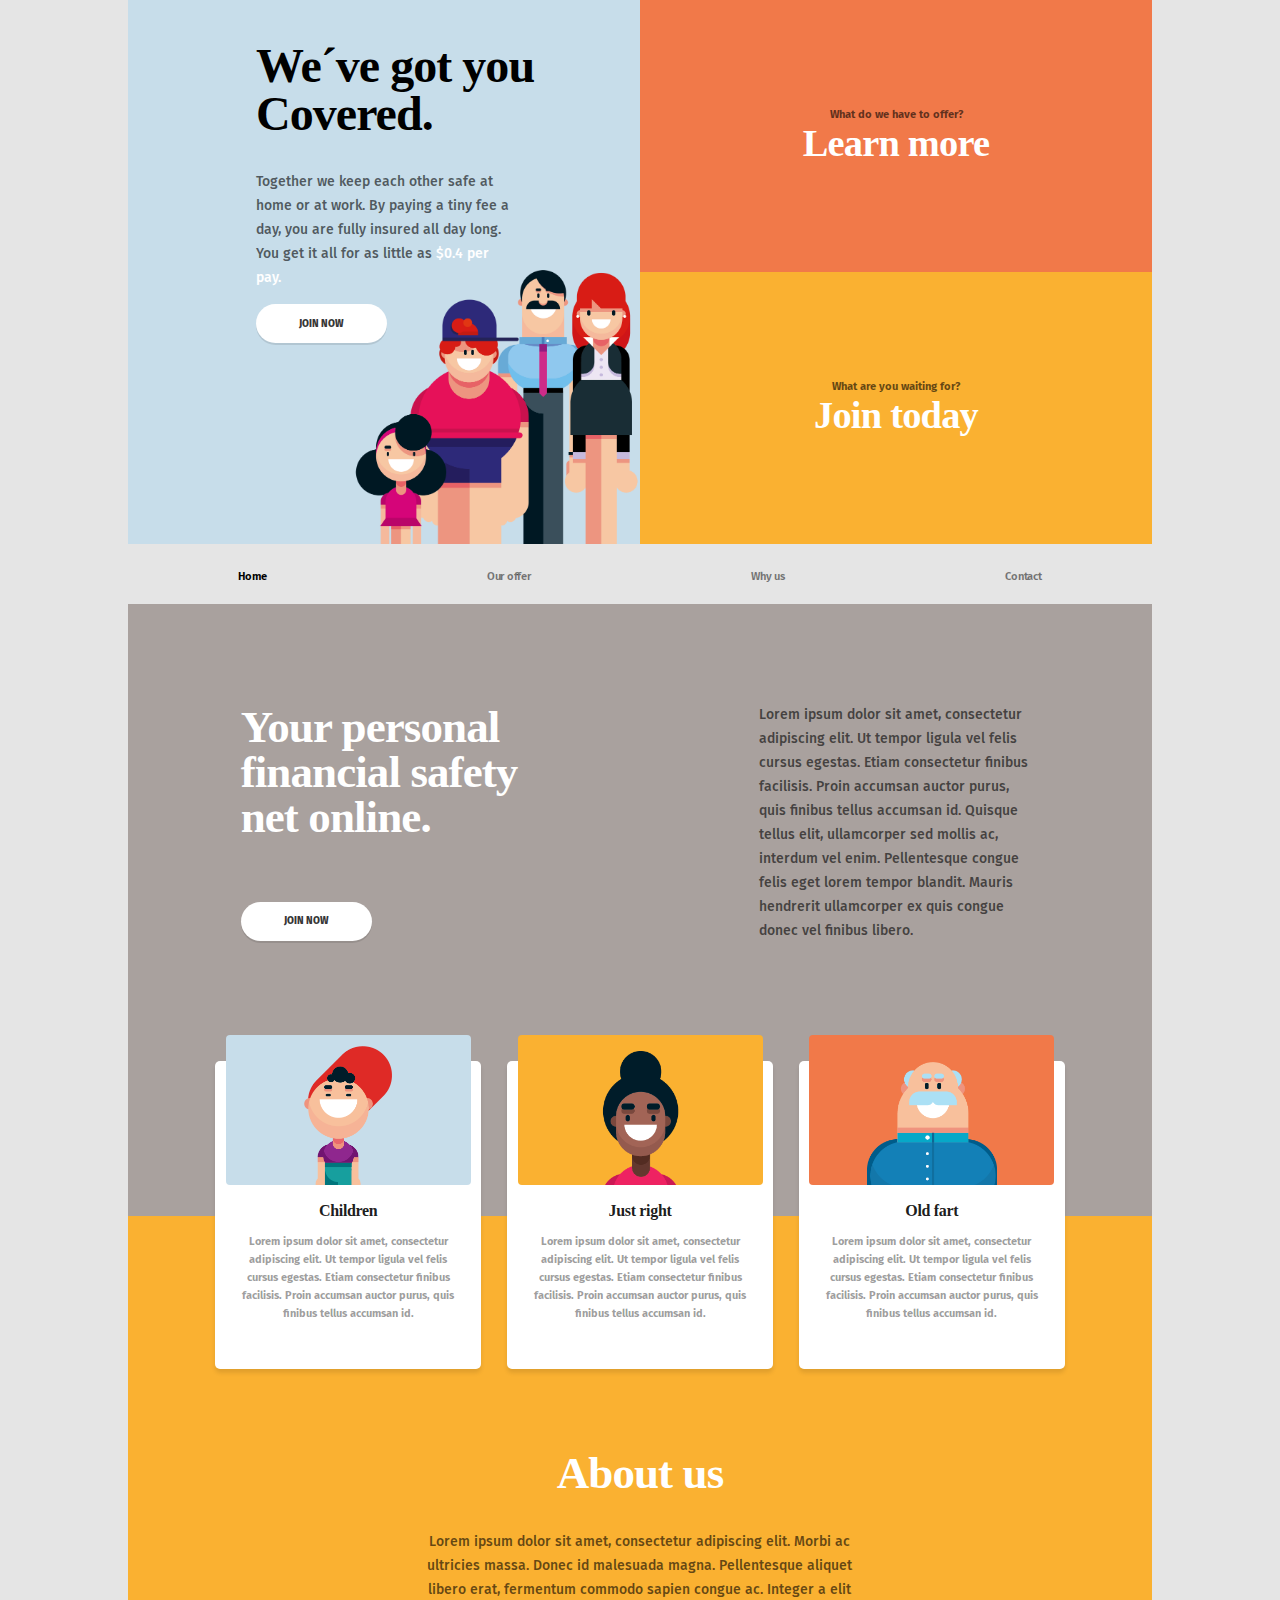
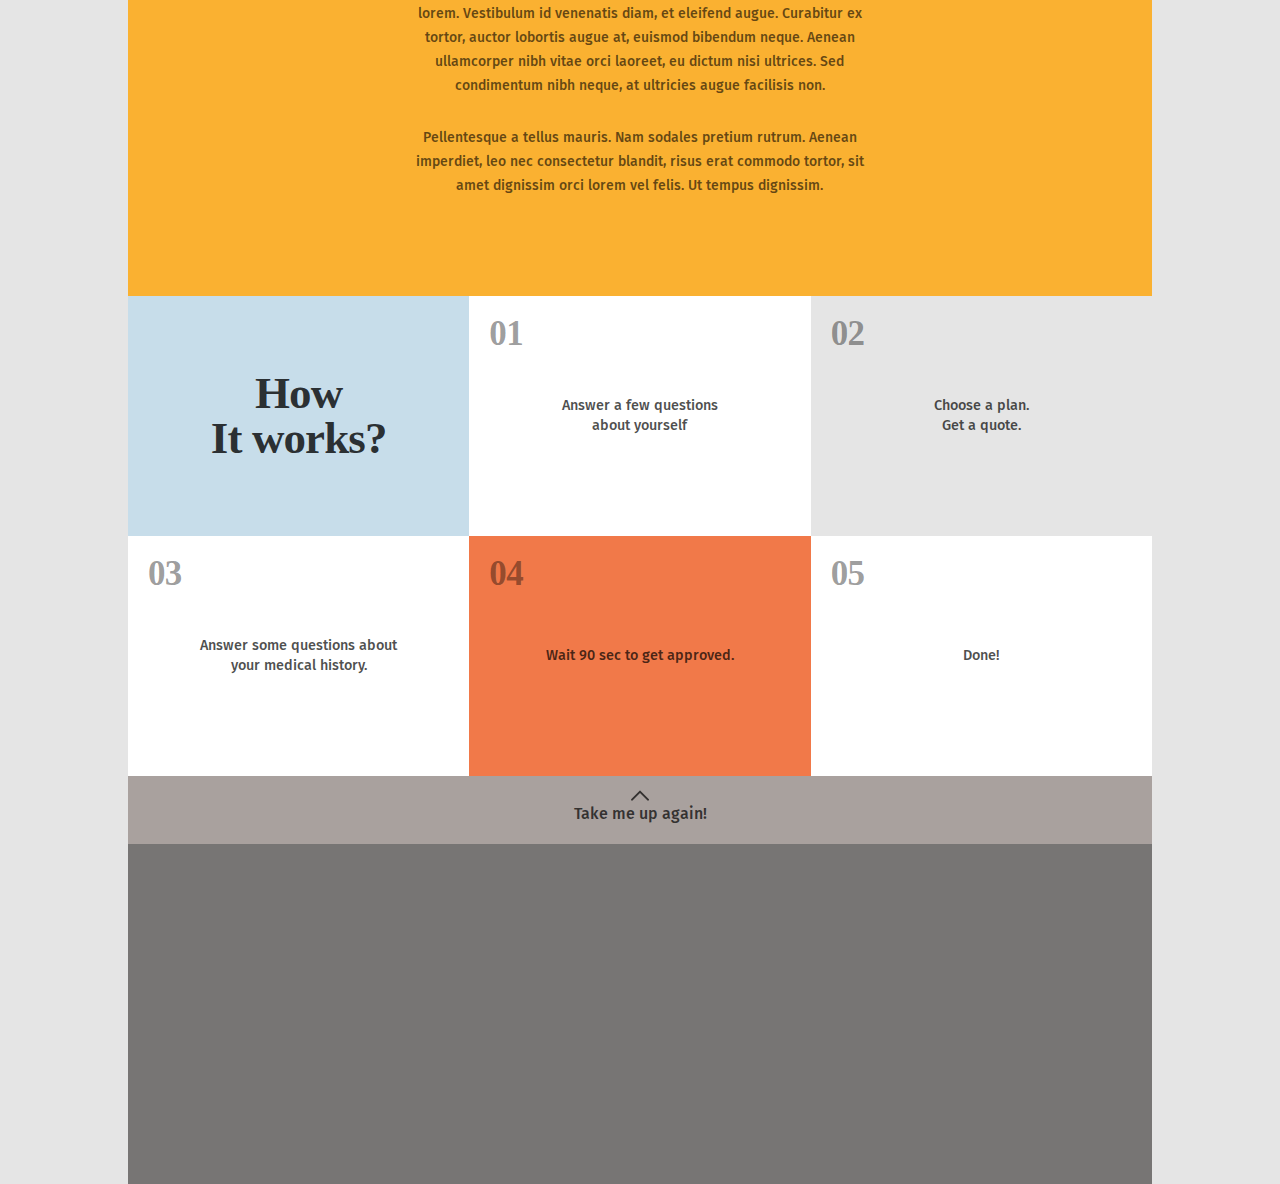
==== commit 549b3a4e: "css-fixar är klar" ====
--- a/index.html
+++ b/index.html
@@ -11,61 +11,61 @@
 <body>
     <header>
         <section class="header_grid">
-            <div class="item1 blue">
+            <article class="header_item1 blue">
                 <div class="text_container1">
                     <h1>We´ve got you Covered.</h1>
                     <p>Together we keep each other safe at home or at work.
                         By paying a tiny fee a day, you are fully insured
                         all day long. You get it all for as little as <span class="item1_text_highlight">$0.4 per
                             pay.</span></p>
-                    <button class="join_now">JOIN NOW</button>
-                </div>
-            </div>
-
-            <div class="item2 red">
+                    <button class="btn">JOIN NOW</button>
+                </div>
+            </article>
+
+            <article class="header_item2 red">
                 <div class="text_container2">
                     <h2>Learn more</h2>
                     <p>What do we have to offer?</p>
                 </div>
-            </div>
-
-            <div class="item3 yellow">
+            </article>
+
+            <article class="header_item3 yellow">
                 <div class="text_container3">
                     <h2>Join today</h2>
                     <p>What are you waiting for?</p>
                 </div>
-            </div>
+            </article>
 
         </section>
 
         <nav>
             <ul>
 
-                <li><a href="index.html">Home</a></li>
+                <li><a href="index.html" class="active">Home</a></li>
 
                 <li><a href="index.html">Our offer</a></li>
 
                 <li><a href="index.html">Why us</a></li>
 
-                <li><a href="marcuscontact.html">Contact</a></li>
+                <li><a href="contact.html">Contact</a></li>
 
             </ul>
         </nav>
     </header>
 
     <main>
-        <section class="box4 grey">
-            <section class="box4_content">
-                <section class="box4_content1">
-                    <h2 class="whiteh2">
+        <section class="main_grey grey">
+            <section class="main_grey_content">
+                <article class="main_grey_content1">
+                    <h2>
                         Your personal financial safety net online.
                     </h2>
-                    <button class="join_now">
+                    <button class="btn">
                         JOIN NOW
                     </button>
-                </section>
-                <section class="box4_content2">
-                    <p class="grey_p">
+                </article>
+                <article class="main_grey_content2">
+                    <p>
                         Lorem ipsum dolor sit amet, consectetur adipiscing elit.
                         Ut tempor ligula vel felis cursus egestas.
                         Etiam consectetur finibus facilisis.
@@ -74,68 +74,68 @@
                         Pellentesque congue felis eget lorem tempor blandit.
                         Mauris hendrerit ullamcorper ex quis congue donec vel finibus libero.
                     </p>
-                </section>
+                </article>
             </section>
             <section class="smallboxes">
 
-                <section class="smallbox white">
-
-                    <section class="blue smallbox_pic1">
-
-                    </section>
+                <article class="smallbox white">
+
+                    <div class="blue smallbox_pic1">
+
+                    </div>
 
                     <h3>
                         Children
                     </h3>
-                    <p class="lightgrey_p">
-                        Lorem ipsum dolor sit amet, consectetur adipiscing elit.
-                        Ut tempor ligula vel felis cursus egestas.
-                        Etiam consectetur finibus facilisis.
-                        Proin accumsan auctor purus, quis finibus tellus accumsan id.
-                    </p>
-
-                </section>
-                <section class="smallbox white">
-
-                    <section class="yellow smallbox_pic2">
-
-                    </section>
+                    <p>
+                        Lorem ipsum dolor sit amet, consectetur adipiscing elit.
+                        Ut tempor ligula vel felis cursus egestas.
+                        Etiam consectetur finibus facilisis.
+                        Proin accumsan auctor purus, quis finibus tellus accumsan id.
+                    </p>
+
+                </article>
+                <article class="smallbox white">
+
+                    <div class="yellow smallbox_pic2">
+
+                    </div>
 
                     <h3>
                         Just right
                     </h3>
-                    <p class="lightgrey_p">
-                        Lorem ipsum dolor sit amet, consectetur adipiscing elit.
-                        Ut tempor ligula vel felis cursus egestas.
-                        Etiam consectetur finibus facilisis.
-                        Proin accumsan auctor purus, quis finibus tellus accumsan id.
-                    </p>
-                </section>
-                <section class="smallbox white">
-
-                    <section class="red smallbox_pic3">
-
-                    </section>
+                    <p>
+                        Lorem ipsum dolor sit amet, consectetur adipiscing elit.
+                        Ut tempor ligula vel felis cursus egestas.
+                        Etiam consectetur finibus facilisis.
+                        Proin accumsan auctor purus, quis finibus tellus accumsan id.
+                    </p>
+                </article>
+                <article class="smallbox white">
+
+                    <div class="red smallbox_pic3">
+
+                    </div>
 
                     <h3>
                         Old fart
                     </h3>
-                    <p class="lightgrey_p">
-                        Lorem ipsum dolor sit amet, consectetur adipiscing elit.
-                        Ut tempor ligula vel felis cursus egestas.
-                        Etiam consectetur finibus facilisis.
-                        Proin accumsan auctor purus, quis finibus tellus accumsan id.
-                    </p>
-                </section>
+                    <p>
+                        Lorem ipsum dolor sit amet, consectetur adipiscing elit.
+                        Ut tempor ligula vel felis cursus egestas.
+                        Etiam consectetur finibus facilisis.
+                        Proin accumsan auctor purus, quis finibus tellus accumsan id.
+                    </p>
+                </article>
 
             </section>
 
         </section>
-        <section class="box5 yellow">
-            <h2 class="whiteh2">
+        <section class="main_yellow yellow">
+            <h2>
                 About us
             </h2>
-            <p class="grey_p">
+            <p>
                 Lorem ipsum dolor sit amet, consectetur adipiscing elit.
                 Morbi ac ultricies massa.
                 Donec id malesuada magna.
@@ -146,7 +146,7 @@
                 Aenean ullamcorper nibh vitae orci laoreet, eu dictum nisi ultrices.
                 Sed condimentum nibh neque, at ultricies augue facilisis non.
             </p>
-            <p class="grey_p">
+            <p>
                 Pellentesque a tellus mauris.
                 Nam sodales pretium rutrum.
                 Aenean imperdiet, leo nec consectetur blandit, risus erat commodo tortor, sit amet dignissim orci
@@ -154,81 +154,79 @@
                 Ut tempus dignissim.
             </p>
         </section>
-        <div class="main_grid">
+        <section class="main_grid">
             <article class="grid_item1 blue">
                 <h3>
                     How<br>It works?
                 </h3>
             </article>
             <article class="grid_item white">
-                <section class="number">
-                    <p>
+                <div class="number">
+                    <h3>
                         01
-                    </p>
-                </section>
+                    </h3>
+                </div>
                 <p class="main_grid_p">
                     Answer a few questions<br>about yourself
                 </p>
             </article>
             <article class="grid_item lightgrey">
-                <section class="number">
-                    <p>
+                <div class="number">
+                    <h3>
                         02
-                    </p>
-                </section>
+                    </h3>
+                </div>
                 <p class="main_grid_p">
                     Choose a plan.<br>Get a quote.
                 </p>
             </article>
             <article class="grid_item white">
-                <section class="number">
-                    <p>
+                <div class="number">
+                    <h3>
                         03
-                    </p>
-                </section>
+                    </h3>
+                </div>
                 <p class="main_grid_p">
                     Answer some questions about<br>your medical history.
                 </p>
             </article>
             <article class="grid_item red">
-                <section class="number">
-                    <p>
+                <div class="number">
+                    <h3>
                         04
-                    </p>
-                </section>
+                    </h3>
+                </div>
                 <p class="main_grid_p">
                     Wait 90 sec to get approved.
                 </p>
             </article>
             <article class="grid_item white">
-                <section class="number">
-                    <p>
+                <div class="number">
+                    <h3>
                         05
-                    </p>
-                </section>
+                    </h3>
+                </div>
                 <p class="main_grid_p">
                     Done!
                 </p>
             </article>
 
-        </div>
+        </section>
     </main>
 
     <footer>
-        <div>
-            <div class="lightgreyfooter grey">
-                <a href="index.html">
-                    <img src="Vector (2).png" alt="arrow up">
-                </a>
-                <p>
-                    Take me up again!
-                </p>
-
-            </div>
-            <div class="greyfooter">
-
-            </div>
-        </div>
+        <section class="lightgreyfooter grey">
+            <a href="index.html">
+                <img src="Vector (2).png" alt="arrow up">
+            </a>
+            <p>
+                Take me up again!
+            </p>
+
+        </section>
+        <section class="greyfooter">
+
+        </section>
     </footer>
 
 </body>
--- a/style.css
+++ b/style.css
@@ -26,15 +26,19 @@
 }
 
 nav,
-.join_now,
-p {
+.btn,
+p,
+form label,
+form .textbox,
+::placeholder {
     font-family: Fira Sans, Sans-serif;
     font-style: normal;
     font-weight: 500;
 }
 h1,
 h2,
-h3 {
+h3,
+.number {
     font-family: Frank Ruhl Libre, serif;
     font-weight: 900;
     letter-spacing: -0.02em;
@@ -47,15 +51,15 @@
     grid-template-rows: 724px 315px 315px;
 }
 
-.item1,
-.item2,
-.item3 {
+.header_item1,
+.header_item2,
+.header_item3 {
     display: flex;
     justify-content: center;
     align-items: center;
 }
 
-.item1 {
+.header_item1 {
     background-image: url(family.png);
     background-repeat: no-repeat;
     background-position: bottom center;
@@ -69,18 +73,18 @@
     margin-top: 30px;
 }
 
-.item1 p {
+.header_item1 p {
     font-size: 14px;
 }
 
-.item1 h1 {
+.header_item1 h1 {
     line-height: 100%;
     font-size: 3rem;
     min-width: 12ch;
     font-style: normal;
 }
 
-.join_now {
+.btn {
     width: 131px;
     height: 39px;
     border-radius: 100px;
@@ -90,6 +94,7 @@
     font-size: 10px;
     font-weight: 800;
     margin-top: 40px;
+    background-color: #fff;
 }
 
 .header_grid p {
@@ -150,15 +155,16 @@
     letter-spacing: -0.02em;
 }
 
-li:first-child a{
-    color: #000; 
-}
-
-.box4 {
+a:link.active {
+    color: black;
+}
+
+
+.main_grey {
     height: 1580px;
 }
 
-.box4_content {
+.main_grey_content {
     max-width: 90%;
     height: 237px;
     display: flex;
@@ -170,19 +176,20 @@
     top: 30px;
 }
 
-.box4_content1, .box4_content2{
+.main_grey_content1, .main_grey_content2{
     max-width: 45ch;
 }
 
-.box4 h2 {
+.main_grey h2 {
     margin-bottom: 10px;
 }
 
-.box4 .join_now {
+.main_grey .btn {
     display: none;
 }
 
-.whiteh2 {
+.main_grey h2,
+.main_yellow h2 {
     font-size: 45px;
     line-height: 100%;
     color: #fff;
@@ -190,7 +197,8 @@
 }
 
 
-.grey_p {
+.main_grey p,
+.main_yellow p {
     font-size: 14px;
     line-height: 24px;
     color: rgba(0, 0, 0, 0.6);
@@ -222,7 +230,7 @@
     color: rgba(0, 0, 0, 0.9);
 }
 
-.lightgrey_p {
+.smallbox p {
     position: relative;
     top: -30px;
     font-size: 11px;
@@ -235,7 +243,9 @@
     text-align: center;
 }
 
-.smallbox_pic1, .smallbox_pic2, .smallbox_pic3 {
+.smallbox_pic1, 
+.smallbox_pic2, 
+.smallbox_pic3 {
     max-width: 92%;
     height: 150px;
     border-radius: 4px;
@@ -266,7 +276,7 @@
     background-size: 130px;
 }
 
-.box5 {
+.main_yellow {
     height: 680px;
     display: flex; 
     flex-direction: column;
@@ -274,12 +284,12 @@
     align-items: center;
 }
 
-.box5 h2 {
+.main_yellow h2 {
     text-align: center;
     margin-bottom: 20px;
 }
 
-.box5 p {
+.main_yellow p {
     max-width: 75%;
     text-align: center;
 }
@@ -290,24 +300,23 @@
     grid-template-rows: 170px 170px 170px 170px 170px 170px;
 }
 
-.number {
-    font-family: Frank Ruhl Libre;
-    font-style: normal;
+.number h3 {
+    margin: 20px;
+    font-size: 35px;
+    line-height: 100%;
     font-weight: 900;
-    font-size: 35px;
-    line-height: 100%;
+    letter-spacing: -0.02em;
     color: rgba(0, 0, 0, 0.4);
 }
 
-.number p {
-    margin: 10px;
-}
-
 .grid_item1 {
     display: flex;
     justify-content: center;
     align-items: center;
     text-align: center;
+    font-size: 45px;
+    line-height: 100%;
+    color: rgba(0, 0, 0, 0.8);
 }
 
 .grid_item1 h3 {    
@@ -341,6 +350,145 @@
     height: 218px;
  }
 
+ .item1_contact {
+    display: flex;
+    flex-direction: column;
+    align-items: center;
+    justify-content: space-between;
+    height: 500px;
+}
+
+.header_text h1,
+.section_a h1 {
+    line-height: 100%;
+    font-size: 2.5rem;
+    font-weight: 900;
+    min-width: min-content;
+}
+
+.item1_contact img {
+    width: 200px;
+}
+
+.contact_container {
+    background-color: #A9A19E;
+    display: flex;
+    flex-direction: column;
+    align-items: center;
+    padding: 40px;
+}
+
+.section_a h1 {
+    max-width: 14ch;
+    min-width: min-content;
+    color: white;
+}
+
+.section_a,
+.section_b {
+    width: 80%;
+    justify-content: center;
+    align-items: center;
+}
+
+label {
+    display: block;
+    font-weight: bold;
+    font-size: 0.7rem;
+    line-height: 100%;
+    color: #FFFFFF;
+    opacity: 0.7;
+    margin-bottom: 5;
+}
+
+form input,
+textarea {
+    margin-bottom: 20px;
+    border-radius: 2px;
+    border-style: none;
+    width: 100%;
+    height: 20px;
+}
+
+.contact_form {
+    width: 80%;
+}
+
+textarea {
+    resize: none;
+}
+.textbox {
+    height: 80px;
+    font-weight: normal;
+    font-size: 14px;
+    line-height: 100%;
+    letter-spacing: -0.02em;
+    color: #000000;
+}
+
+::placeholder {
+    font-size: 14px;
+    line-height: 100%;
+    letter-spacing: -0.02em;
+    color: #000000;
+}
+
+.btn {
+    margin-top: 0px;
+}
+
+.map {
+    background-image: url(map.png);
+    background-size: 100%;
+    display: flex;
+    flex-direction: column;
+    justify-content: center;
+    align-items: center;
+    padding: 60px 30px 30px 30px;
+}
+
+.map_box2 {
+    visibility: collapse;
+}
+
+.map_box2 img {
+    visibility: hidden;
+}
+
+.adress_box {
+    background-color: #FAB131;
+    color: white;
+    margin-block-start: 0;
+    margin-block-end: 0;
+    width: 100%;
+    height: 206px;
+}
+
+.adress_box h1 {
+    line-height: 100%;
+    font-size: 3rem;
+    margin-block-start: 0;
+    margin-bottom: 5px;
+    margin-top: 10px;
+    margin-left: 10px;
+}
+
+.adress_box p {
+    font-size: 1rem;
+    line-height: 0.7em;
+    opacity: 0.7;
+    margin-left: 10px;
+}
+
+.map img {
+    visibility: hidden;
+}
+
+footer {
+    height: 50px;
+    background-color: #777574;
+}
+
 
 @media screen and (min-width: 700px) {
     .header_grid {
@@ -349,21 +497,21 @@
         grid-template-areas: "a b""a c";
     }
 
-    .item1 {
+    .header_item1 {
         background-position: bottom right;
         background-size: 286px;
         grid-area: a;
     }
 
-    .item1 h1 {
+    .header_item1 h1 {
         min-width: 13ch;
     }
 
-    .item2 {
+    .header_item2 {
         grid-area: b;
     }
 
-    .item3 {
+    .header_item3 {
         grid-area: c;
     }
 
@@ -377,28 +525,28 @@
         font-weight: 600;
     }
 
-    .box4 {
+    .main_grey {
         height: 612px;
     }
 
-    .box4_content {
+    .main_grey_content {
         max-width: 78%;
         flex-direction: row;
         justify-content: space-between;
         top: 100px;
     }
 
-    .box4_content1 {
+    .main_grey_content1 {
         max-width: 41%;
         min-width: 40ch;
     }
     
-    .box4_content2 {
+    .main_grey_content2 {
         max-width: 34%;
         min-width: 35ch;
     }
 
-    .box4 .join_now {
+    .main_grey .btn {
         display: block;
         margin-top: 62px;
     }
@@ -411,11 +559,11 @@
         top: 220px;
     }
 
-    .box5 h2 {
+    .main_yellow h2 {
         margin-top: 150px;
     }
 
-    .box5 p {
+    .main_yellow p {
         max-width: 44%; 
     }
 
@@ -447,6 +595,120 @@
     .greyfooter {
         height: 340px;
      }
+
+     .item1_contact {
+        flex-direction: row;
+        align-items: flex-end;
+        height: 360px;
+    }
+
+    .header_empty {
+        width: 33%;
+    }
+
+    .header_text {
+        width: 33%;
+        min-width: 15ch;
+        justify-content: center;
+        align-self: center;
+    }
+
+    .header_img {
+        width: 33%;
+        display: flex;
+        align-items: flex-end;
+    }
+
+    .header_img img {
+        max-width: 100%;
+    }
+
+    ul {
+        height: 60px;
+    }
+
+    .contact_container {
+        height: 400px;
+        flex-direction: row;
+        align-items: flex-start;
+        padding-top: 80px;
+    }
+
+    .section_a,
+    .section_b {
+        width: 50%;
+        min-width: 350px;
+    }
+
+    .section_a h1 {
+        max-width: 14ch;
+        min-width: min-content;
+        margin: 0;
+    }
+
+    .section_b {
+        justify-content: flex-start;
+        align-items: flex-start;
+    }
+
+    label {
+        margin-bottom: 5px;
+    }
+
+    form input {
+        margin-bottom: 40px;
+        height: 30px;
+    }
+
+    .contact_form {
+        width: 38%;
+    }
+
+    .textbox {
+        height: 120px;
+    }
+
+    .map {
+        height: 300px;
+        flex-direction: row;
+        padding: 40px;
+        justify-content: flex-start;
+        align-items: flex-start;
+    }
+
+    .map_box1,
+    .map_box3 {
+        display: flex;
+        flex-direction: column;
+        align-items: flex-start;
+    }
+
+    .map_box1 {
+        width: 40%;
+    }
+
+    .adress_box {
+        margin-left: 20px;
+    }
+
+    .map_box2 {
+        width: 40%;
+        height: 220px;
+        display: flex;
+        align-items: flex-end;
+        justify-content: flex-start;
+    }
+
+    .map img {
+        visibility: visible;
+        width: 70px;
+        height: 112px;
+        margin-left: 50px;
+    }
+
+    footer {
+        height: 300px;
+    }
 }
 
 @media screen and (min-width: 1000px) {
@@ -456,4 +718,5 @@
         margin-left: auto;
         margin-right: auto;
     }
-}+}
+
